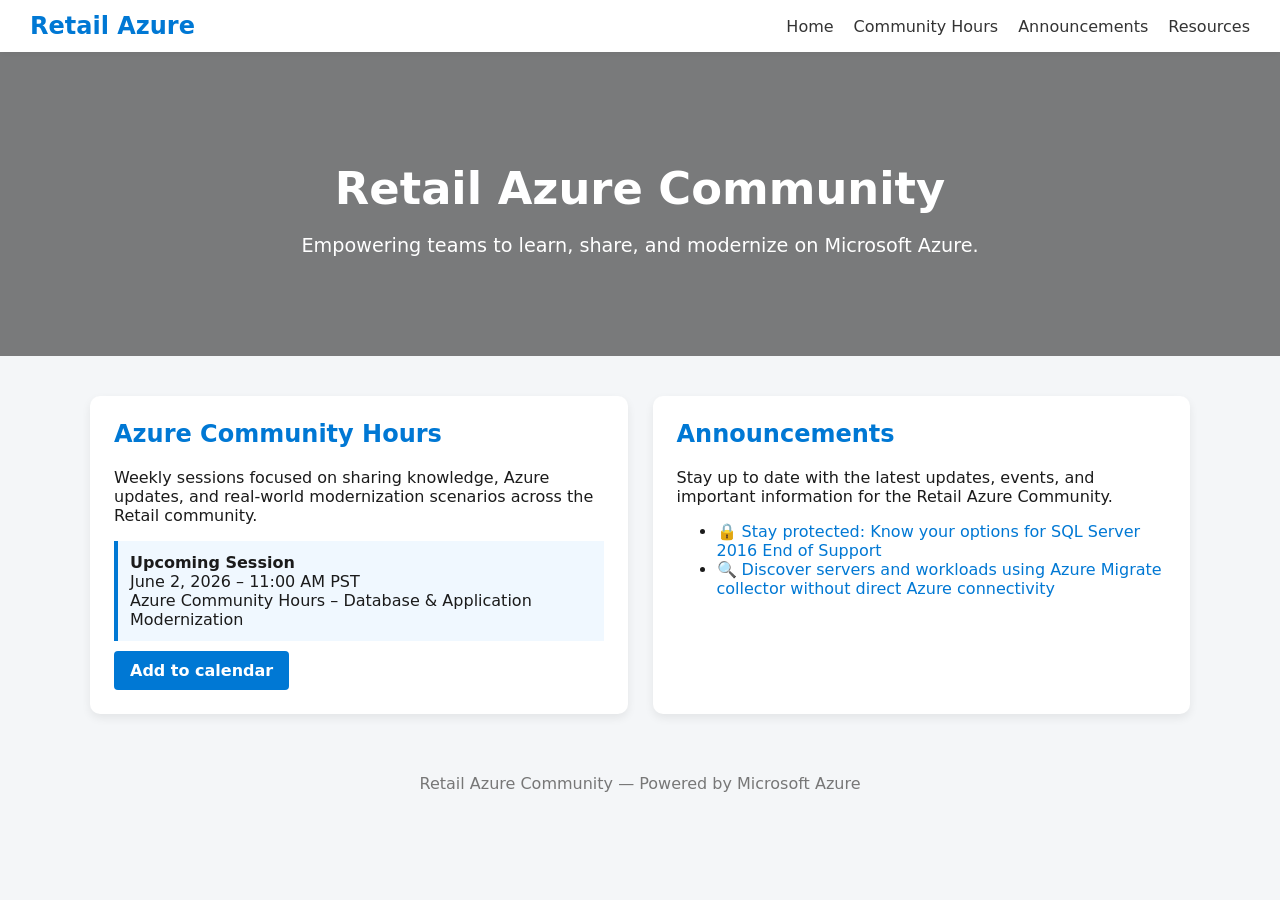
==== index.html @ 3e202c4b "adding azure migrate offline collector" ====
<!DOCTYPE html>
<html lang="en">
<head>
  <meta charset="UTF-8" />
  <title>Retail Azure Community</title>
  <meta name="viewport" content="width=device-width, initial-scale=1" />

  <style>
    body {
      margin: 0;
      font-family: "Segoe UI", system-ui, sans-serif;
      background: #f4f6f8;
      color: #1b1b1b;
    }

    /* Top Navigation */
    nav {
      background: white;
      display: flex;
      justify-content: space-between;
      align-items: center;
      padding: 12px 30px;
      box-shadow: 0 2px 6px rgba(0,0,0,0.05);
    }

    nav h2 {
      margin: 0;
      color: #0078d4;
    }

    nav ul {
      list-style: none;
      display: flex;
      gap: 20px;
      margin: 0;
    }

    nav ul li a {
      text-decoration: none;
      color: #333;
      font-weight: 500;
    }

    nav ul li a:hover {
      color: #0078d4;
    }

    /* Hero Section */
    header {
      background: url('https://images.unsplash.com/photo-1519389950473-47ba0277781c') center/cover no-repeat;
      color: white;
      padding: 80px 20px;
      text-align: center;
      position: relative;
    }

    header::after {
      content: "";
      position: absolute;
      top: 0;
      left: 0;
      right: 0;
      bottom: 0;
      background: rgba(0,0,0,0.5);
    }

    header .content {
      position: relative;
      z-index: 1;
    }

    header h1 {
      font-size: 2.8rem;
      margin-bottom: 10px;
    }

    header p {
      font-size: 1.2rem;
    }

    /* Main Layout */
    main {
      max-width: 1100px;
      margin: 40px auto;
      padding: 0 20px;
    }

    .grid {
      display: grid;
      grid-template-columns: 1fr 1fr;
      gap: 25px;
    }

    /* Cards */
    .card {
      background: white;
      border-radius: 10px;
      padding: 24px;
      box-shadow: 0 4px 10px rgba(0,0,0,0.07);
    }

    .card h2 {
      margin-top: 0;
      color: #0078d4;
    }

    .session {
      margin-top: 15px;
      padding: 12px;
      border-left: 4px solid #0078d4;
      background: #f0f8ff;
    }

    .btn {
      display: inline-block;
      margin-top: 10px;
      padding: 10px 16px;
      background: #0078d4;
      color: white;
      text-decoration: none;
      border-radius: 4px;
      font-weight: 600;
    }

    .btn:hover {
      background: #005a9e;
    }

    footer {
      text-align: center;
      margin-top: 40px;
      padding: 20px;
      color: #777;
    }

    /* Responsive */
    @media (max-width: 768px) {
      .grid {
        grid-template-columns: 1fr;
      }
    }
  </style>
</head>

<body>

  <!-- Navigation -->
  <nav>
    <h2>Retail Azure</h2>
    <ul>
      <li><a href="#">Home</a></li>
      <li><a href="#">Community Hours</a></li>
      <li><a href="#">Announcements</a></li>
      <li><a href="#">Resources</a></li>
    </ul>
  </nav>

  <!-- Hero Section -->
  <header>
    <div class="content">
      <h1>Retail Azure Community</h1>
      <p>Empowering teams to learn, share, and modernize on Microsoft Azure.</p>
    </div>
  </header>

  <!-- Main Content -->
  <main>
    <div class="grid">

      <!-- Azure Community Hours Tile -->
      <div class="card">
        <h2>Azure Community Hours</h2>
        <p>
          Weekly sessions focused on sharing knowledge, Azure updates, and real-world modernization scenarios across the Retail community.
        </p>

        <div class="session">
          <strong>Upcoming Session</strong><br/>
          June 2, 2026 – 11:00 AM PST<br/>
          Azure Community Hours – Database & Application Modernization
        </div>

        <a class="btn" href="AzureCommunityHours.ics">Add to calendar</a>
      </div>

      <!-- Announcements Tile -->
      <div class="card">
        <h2>Announcements</h2>
        <p>
          Stay up to date with the latest updates, events, and important information for the Retail Azure Community.
        </p>

        <ul>
          <li>🔒 <a href="SQL2016ESU.html" style="text-decoration:none; color:#0078d4; font-weight:500;">Stay protected: Know your options for SQL Server 2016 End of Support</a></li>
          <li>🔍 <a href="azure-migrate-collector.html" style="text-decoration:none; color:#0078d4; font-weight:500;">Discover servers and workloads using Azure Migrate collector without direct Azure connectivity</a></li>
        </ul>
      </div>

    </div>
  </main>

  <footer>
    Retail Azure Community — Powered by Microsoft Azure
  </footer>

</body>
</html>
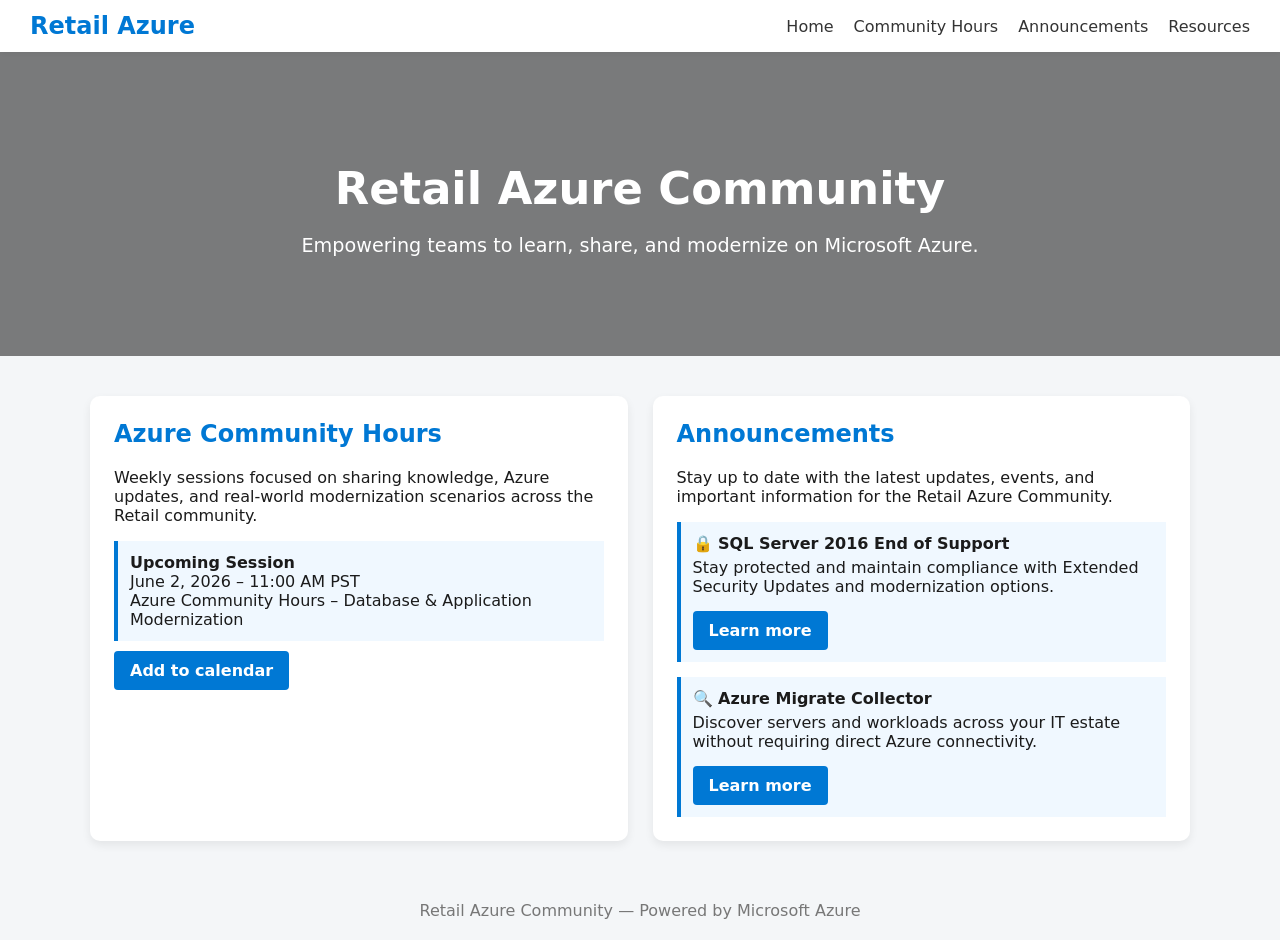
==== commit f9294b1d: "update the link" ====
--- a/index.html
+++ b/index.html
@@ -184,17 +184,33 @@
       </div>
 
       <!-- Announcements Tile -->
+      <!-- Announcements Tile -->
       <div class="card">
-        <h2>Announcements</h2>
-        <p>
+      <h2>Announcements</h2>
+      <p>
           Stay up to date with the latest updates, events, and important information for the Retail Azure Community.
-        </p>
-
-        <ul>
-          <li>🔒 <a href="SQL2016ESU.html" style="text-decoration:none; color:#0078d4; font-weight:500;">Stay protected: Know your options for SQL Server 2016 End of Support</a></li>
-          <li>🔍 <a href="azure-migrate-collector.html" style="text-decoration:none; color:#0078d4; font-weight:500;">Discover servers and workloads using Azure Migrate collector without direct Azure connectivity</a></li>
-        </ul>
+      </p>
+
+      <!-- Announcement item -->
+      <div class="session">
+          <strong>🔒 SQL Server 2016 End of Support</strong><br/>
+          <p style="margin:5px 0;">
+          Stay protected and maintain compliance with Extended Security Updates and modernization options.
+          </p>
+          <a class="btn" href="SQL2016ESU.html">Learn more</a>
       </div>
+
+      <!-- Announcement item -->
+      <div class="session">
+          <strong>🔍 Azure Migrate Collector</strong><br/>
+          <p style="margin:5px 0;">
+          Discover servers and workloads across your IT estate without requiring direct Azure connectivity.
+          </p>
+          <a class="btn" href="azure-migrate-collector.html">Learn more</a>
+      </div>
+
+    </div>
+
 
     </div>
   </main>
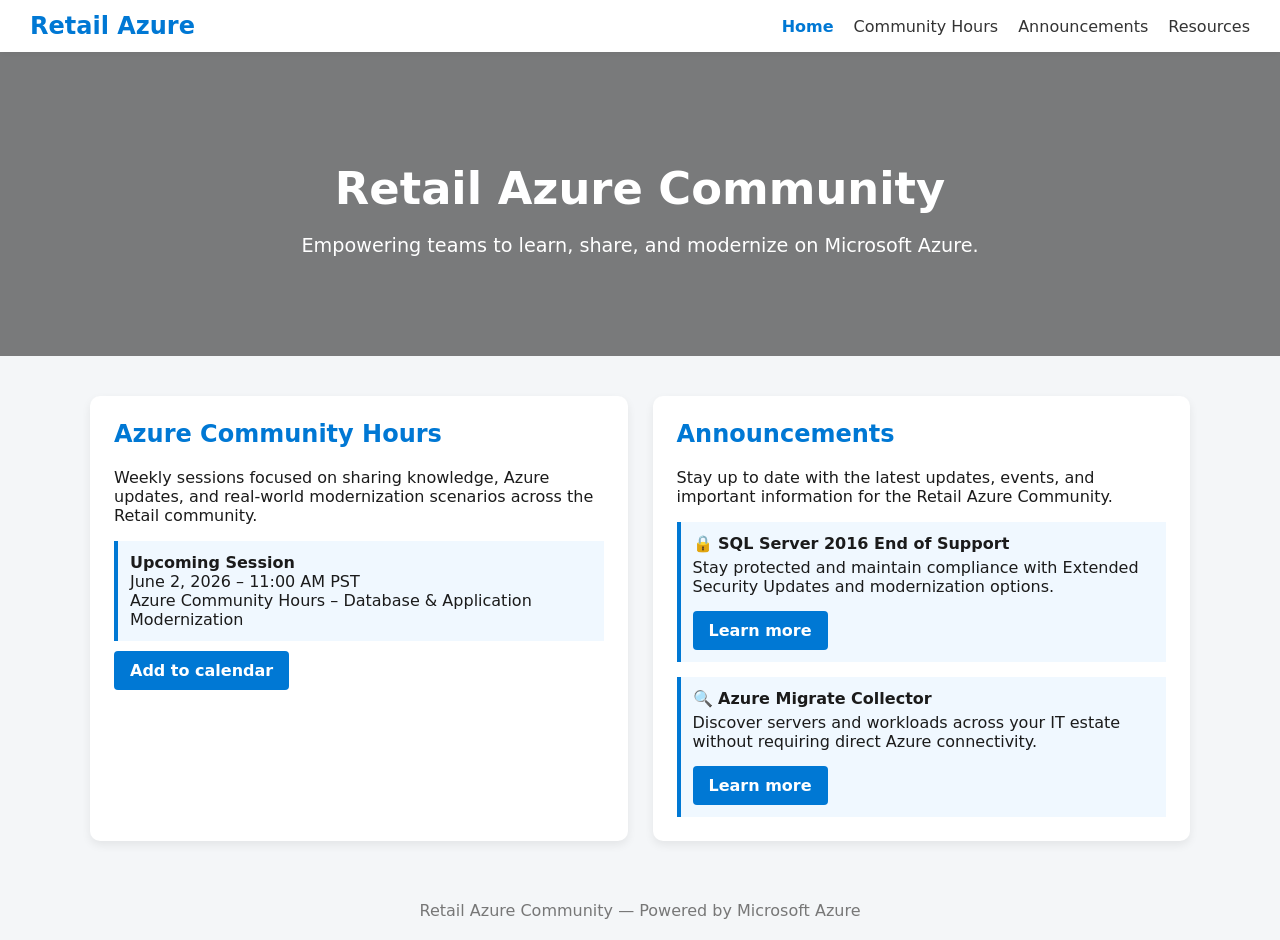
==== commit 96c964d7: "fix the nav bar" ====
--- a/index.html
+++ b/index.html
@@ -148,7 +148,7 @@
   <nav>
     <h2>Retail Azure</h2>
     <ul>
-      <li><a href="#">Home</a></li>
+      <li><a href="#" style="color:#0078d4; font-weight:700;">Home</a></li>
       <li><a href="#">Community Hours</a></li>
       <li><a href="#">Announcements</a></li>
       <li><a href="#">Resources</a></li>
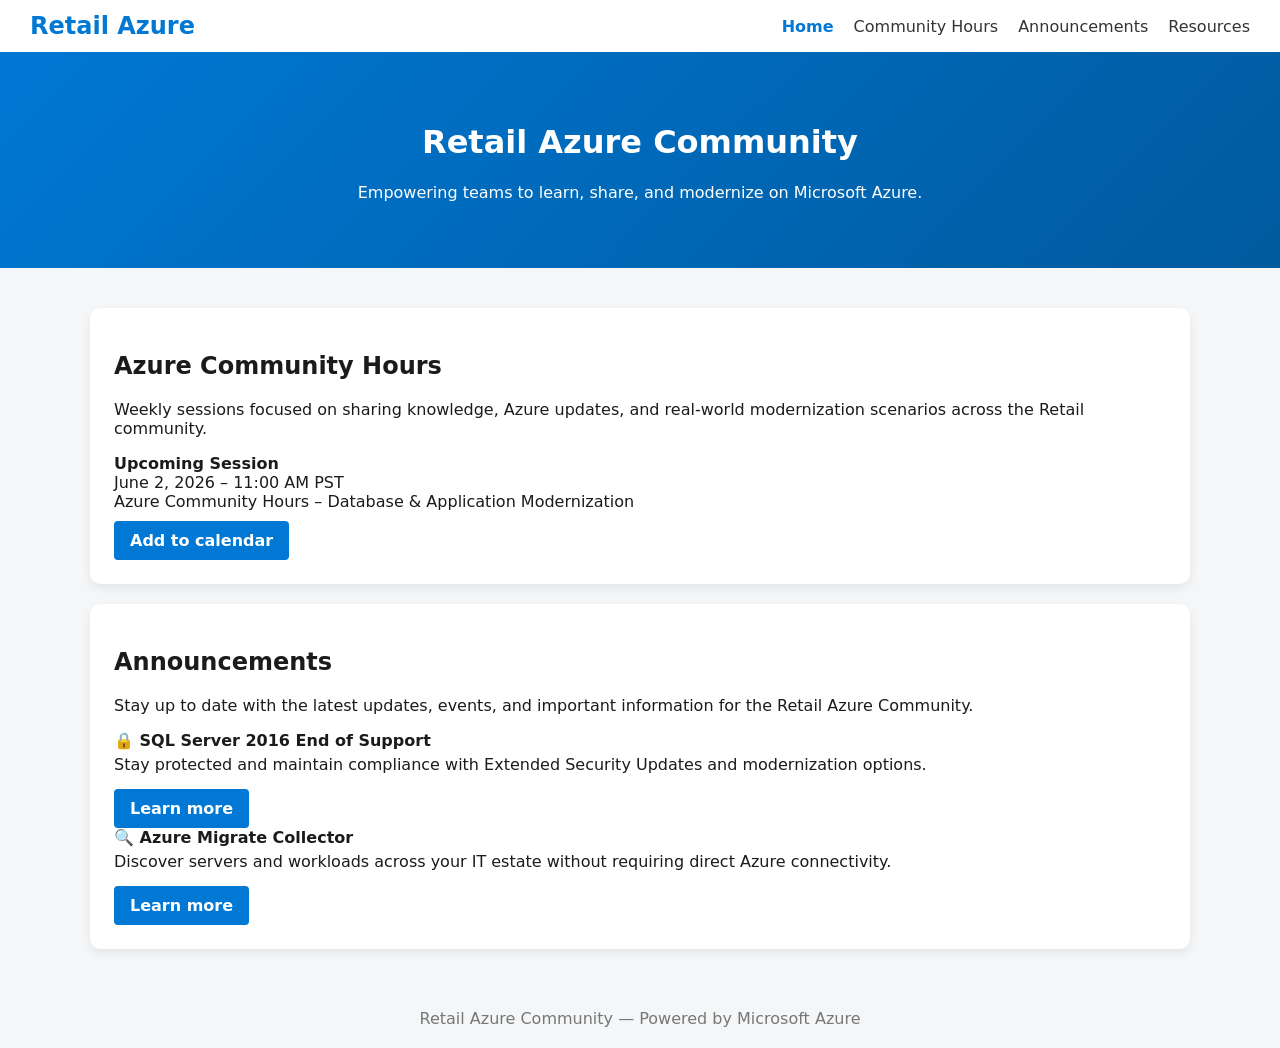
==== commit b26ef4e6: "add style.css file" ====
--- a/index.html
+++ b/index.html
@@ -4,142 +4,7 @@
   <meta charset="UTF-8" />
   <title>Retail Azure Community</title>
   <meta name="viewport" content="width=device-width, initial-scale=1" />
-
-  <style>
-    body {
-      margin: 0;
-      font-family: "Segoe UI", system-ui, sans-serif;
-      background: #f4f6f8;
-      color: #1b1b1b;
-    }
-
-    /* Top Navigation */
-    nav {
-      background: white;
-      display: flex;
-      justify-content: space-between;
-      align-items: center;
-      padding: 12px 30px;
-      box-shadow: 0 2px 6px rgba(0,0,0,0.05);
-    }
-
-    nav h2 {
-      margin: 0;
-      color: #0078d4;
-    }
-
-    nav ul {
-      list-style: none;
-      display: flex;
-      gap: 20px;
-      margin: 0;
-    }
-
-    nav ul li a {
-      text-decoration: none;
-      color: #333;
-      font-weight: 500;
-    }
-
-    nav ul li a:hover {
-      color: #0078d4;
-    }
-
-    /* Hero Section */
-    header {
-      background: url('https://images.unsplash.com/photo-1519389950473-47ba0277781c') center/cover no-repeat;
-      color: white;
-      padding: 80px 20px;
-      text-align: center;
-      position: relative;
-    }
-
-    header::after {
-      content: "";
-      position: absolute;
-      top: 0;
-      left: 0;
-      right: 0;
-      bottom: 0;
-      background: rgba(0,0,0,0.5);
-    }
-
-    header .content {
-      position: relative;
-      z-index: 1;
-    }
-
-    header h1 {
-      font-size: 2.8rem;
-      margin-bottom: 10px;
-    }
-
-    header p {
-      font-size: 1.2rem;
-    }
-
-    /* Main Layout */
-    main {
-      max-width: 1100px;
-      margin: 40px auto;
-      padding: 0 20px;
-    }
-
-    .grid {
-      display: grid;
-      grid-template-columns: 1fr 1fr;
-      gap: 25px;
-    }
-
-    /* Cards */
-    .card {
-      background: white;
-      border-radius: 10px;
-      padding: 24px;
-      box-shadow: 0 4px 10px rgba(0,0,0,0.07);
-    }
-
-    .card h2 {
-      margin-top: 0;
-      color: #0078d4;
-    }
-
-    .session {
-      margin-top: 15px;
-      padding: 12px;
-      border-left: 4px solid #0078d4;
-      background: #f0f8ff;
-    }
-
-    .btn {
-      display: inline-block;
-      margin-top: 10px;
-      padding: 10px 16px;
-      background: #0078d4;
-      color: white;
-      text-decoration: none;
-      border-radius: 4px;
-      font-weight: 600;
-    }
-
-    .btn:hover {
-      background: #005a9e;
-    }
-
-    footer {
-      text-align: center;
-      margin-top: 40px;
-      padding: 20px;
-      color: #777;
-    }
-
-    /* Responsive */
-    @media (max-width: 768px) {
-      .grid {
-        grid-template-columns: 1fr;
-      }
-    }
-  </style>
+  <link rel="stylesheet" href="styles.css">
 </head>
 
 <body>
--- a/styles.css
+++ b/styles.css
@@ -0,0 +1,93 @@
+/* Global */
+body {
+  margin: 0;
+  font-family: "Segoe UI", system-ui, sans-serif;
+  background: #f4f6f8;
+  color: #1b1b1b;
+}
+
+/* Navigation (shared across ALL pages) */
+nav {
+  background: white;
+  display: flex;
+  justify-content: space-between;
+  align-items: center;
+  padding: 12px 30px;
+  box-shadow: 0 2px 6px rgba(0,0,0,0.05);
+}
+
+nav h2 {
+  margin: 0;
+  color: #0078d4;
+}
+
+nav ul {
+  list-style: none;
+  display: flex;
+  gap: 20px;
+  margin: 0;
+  padding: 0;
+}
+
+nav ul li a {
+  text-decoration: none;
+  color: #333;
+  font-weight: 500;
+}
+
+nav ul li a:hover {
+  color: #0078d4;
+}
+
+/* Active link */
+.nav-active {
+  color: #0078d4;
+  font-weight: 700;
+}
+
+/* Header */
+header {
+  background: linear-gradient(135deg, #0078d4, #005a9e);
+  color: white;
+  padding: 50px 20px;
+  text-align: center;
+}
+
+/* Layout */
+main {
+  max-width: 1100px;
+  margin: 40px auto;
+  padding: 0 20px;
+}
+
+/* Cards */
+.card, .section {
+  background: white;
+  padding: 24px;
+  border-radius: 10px;
+  margin-bottom: 20px;
+  box-shadow: 0 4px 10px rgba(0,0,0,0.07);
+}
+
+/* Buttons */
+.btn {
+  display: inline-block;
+  margin-top: 10px;
+  padding: 10px 16px;
+  background: #0078d4;
+  color: white;
+  text-decoration: none;
+  border-radius: 4px;
+  font-weight: 600;
+}
+
+.btn:hover {
+  background: #005a9e;
+}
+
+/* Footer */
+footer {
+  text-align: center;
+  padding: 20px;
+  color: #777;
+}
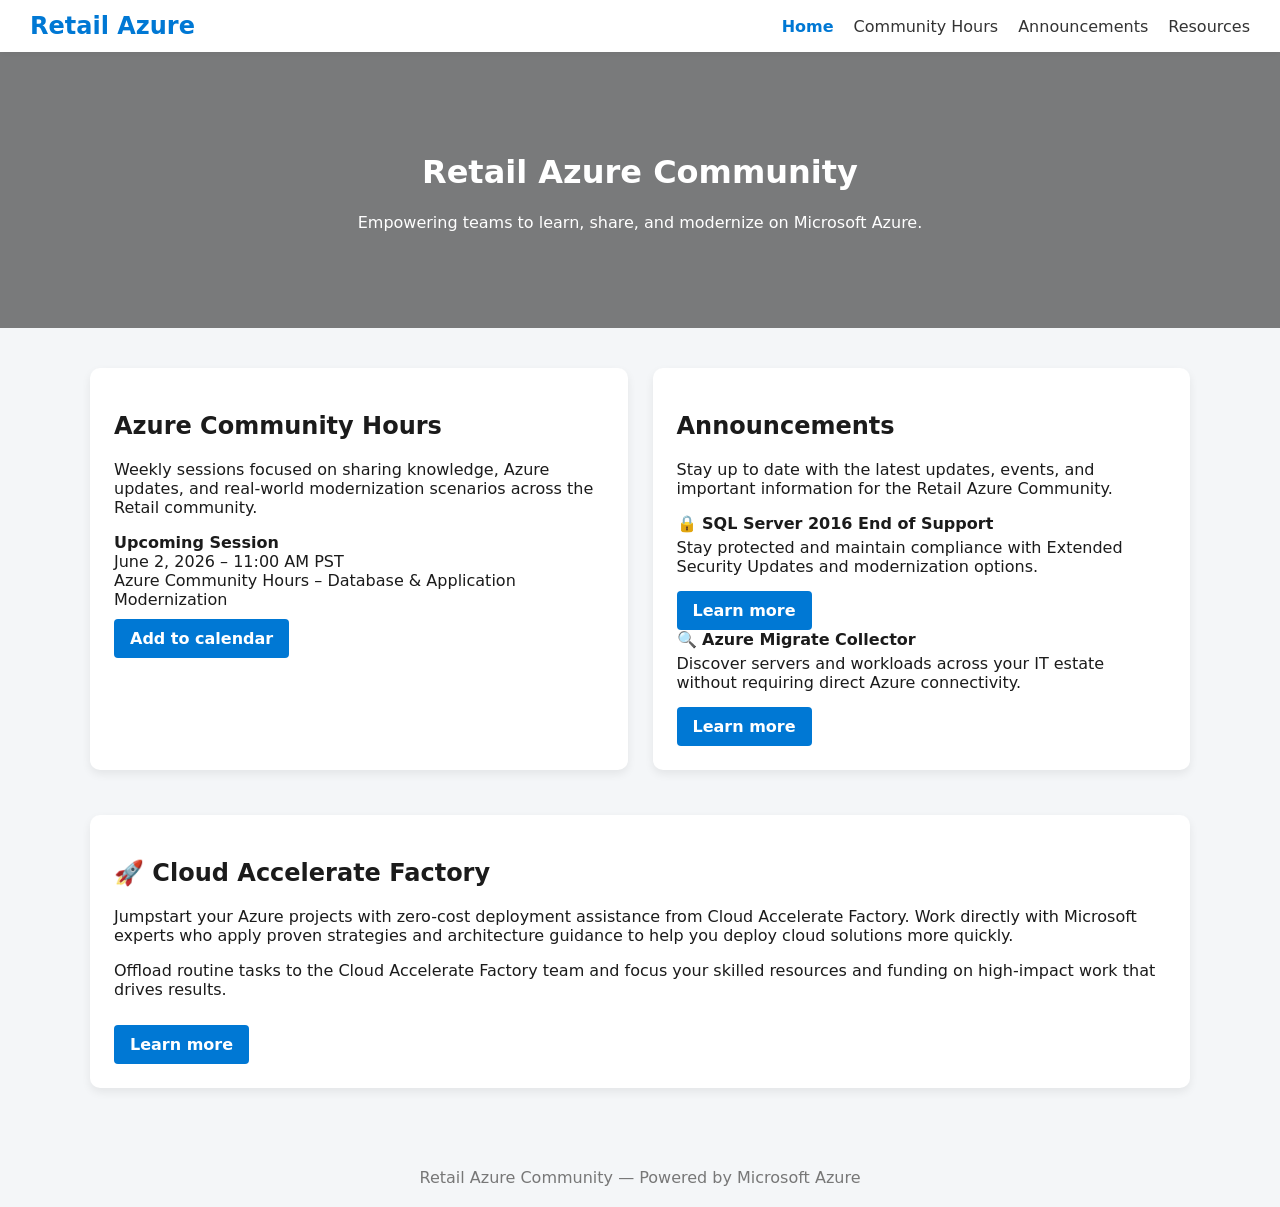
==== commit 21abba23: "fixing style file 01" ====
--- a/index.html
+++ b/index.html
@@ -13,7 +13,7 @@
   <nav>
     <h2>Retail Azure</h2>
     <ul>
-      <li><a href="#" style="color:#0078d4; font-weight:700;">Home</a></li>
+      <li><a href="index.html" class="nav-active">Home</a></li>
       <li><a href="#">Community Hours</a></li>
       <li><a href="#">Announcements</a></li>
       <li><a href="#">Resources</a></li>
@@ -21,7 +21,7 @@
   </nav>
 
   <!-- Hero Section -->
-  <header>
+  <header class="hero-header">
     <div class="content">
       <h1>Retail Azure Community</h1>
       <p>Empowering teams to learn, share, and modernize on Microsoft Azure.</p>
@@ -32,7 +32,7 @@
   <main>
     <div class="grid">
 
-      <!-- Azure Community Hours Tile -->
+      <!-- Azure Community Hours -->
       <div class="card">
         <h2>Azure Community Hours</h2>
         <p>
@@ -48,34 +48,52 @@
         <a class="btn" href="AzureCommunityHours.ics">Add to calendar</a>
       </div>
 
-      <!-- Announcements Tile -->
-      <!-- Announcements Tile -->
+      <!-- Announcements -->
       <div class="card">
-      <h2>Announcements</h2>
-      <p>
+        <h2>Announcements</h2>
+        <p>
           Stay up to date with the latest updates, events, and important information for the Retail Azure Community.
-      </p>
+        </p>
 
-      <!-- Announcement item -->
-      <div class="session">
-          <strong>🔒 SQL Server 2016 End of Support</strong><br/>
+        <div class="session">
+          <strong>🔒 SQL Server 2016 End of Support</strong>
           <p style="margin:5px 0;">
-          Stay protected and maintain compliance with Extended Security Updates and modernization options.
+            Stay protected and maintain compliance with Extended Security Updates and modernization options.
           </p>
           <a class="btn" href="SQL2016ESU.html">Learn more</a>
+        </div>
+
+        <div class="session">
+          <strong>🔍 Azure Migrate Collector</strong>
+          <p style="margin:5px 0;">
+            Discover servers and workloads across your IT estate without requiring direct Azure connectivity.
+          </p>
+          <a class="btn" href="azure-migrate-collector.html">Learn more</a>
+        </div>
       </div>
 
-      <!-- Announcement item -->
-      <div class="session">
-          <strong>🔍 Azure Migrate Collector</strong><br/>
-          <p style="margin:5px 0;">
-          Discover servers and workloads across your IT estate without requiring direct Azure connectivity.
-          </p>
-          <a class="btn" href="azure-migrate-collector.html">Learn more</a>
+      <!-- Cloud Accelerate Factory (Full Width) -->
+      <div class="card full-width">
+        <h2>🚀 Cloud Accelerate Factory</h2>
+
+        <p>
+          Jumpstart your Azure projects with zero-cost deployment assistance from Cloud Accelerate Factory. 
+          Work directly with Microsoft experts who apply proven strategies and architecture guidance to help you 
+          deploy cloud solutions more quickly.
+        </p>
+
+        <p>
+          Offload routine tasks to the Cloud Accelerate Factory team and focus your skilled resources and funding 
+          on high-impact work that drives results.
+        </p>
+
+        <a class="btn"
+           href="https://go.microsoft.com/fwlink/?linkid=2346234&clcid=0x409"
+           target="_blank"
+           rel="noopener noreferrer">
+           Learn more
+        </a>
       </div>
-
-    </div>
-
 
     </div>
   </main>
--- a/styles.css
+++ b/styles.css
@@ -53,6 +53,53 @@
   text-align: center;
 }
 
+/* Hero header (for homepage only) */
+.hero-header {
+  background: url('https://images.unsplash.com/photo-1519389950473-47ba0277781c') center/cover no-repeat;
+  color: white;
+  padding: 80px 20px;
+  text-align: center;
+  position: relative;
+}
+
+.hero-header::after {
+  content: "";
+  position: absolute;
+  top: 0;
+  left: 0;
+  right: 0;
+  bottom: 0;
+  background: rgba(0,0,0,0.5);
+}
+
+.hero-header .content {
+  position: relative;
+  z-index: 1;
+}
+
+/* 2 equal columns */
+.grid {
+  display: grid;
+  grid-template-columns: 1fr 1fr; 
+  gap: 25px;
+}
+
+/* Make full-width tile */
+.full-width {
+  grid-column: span 2;
+}
+
+/* Responsive (mobile) */
+@media (max-width: 768px) {
+  .grid {
+    grid-template-columns: 1fr;
+  }
+
+  .full-width {
+    grid-column: span 1;
+  }
+}
+
 /* Layout */
 main {
   max-width: 1100px;
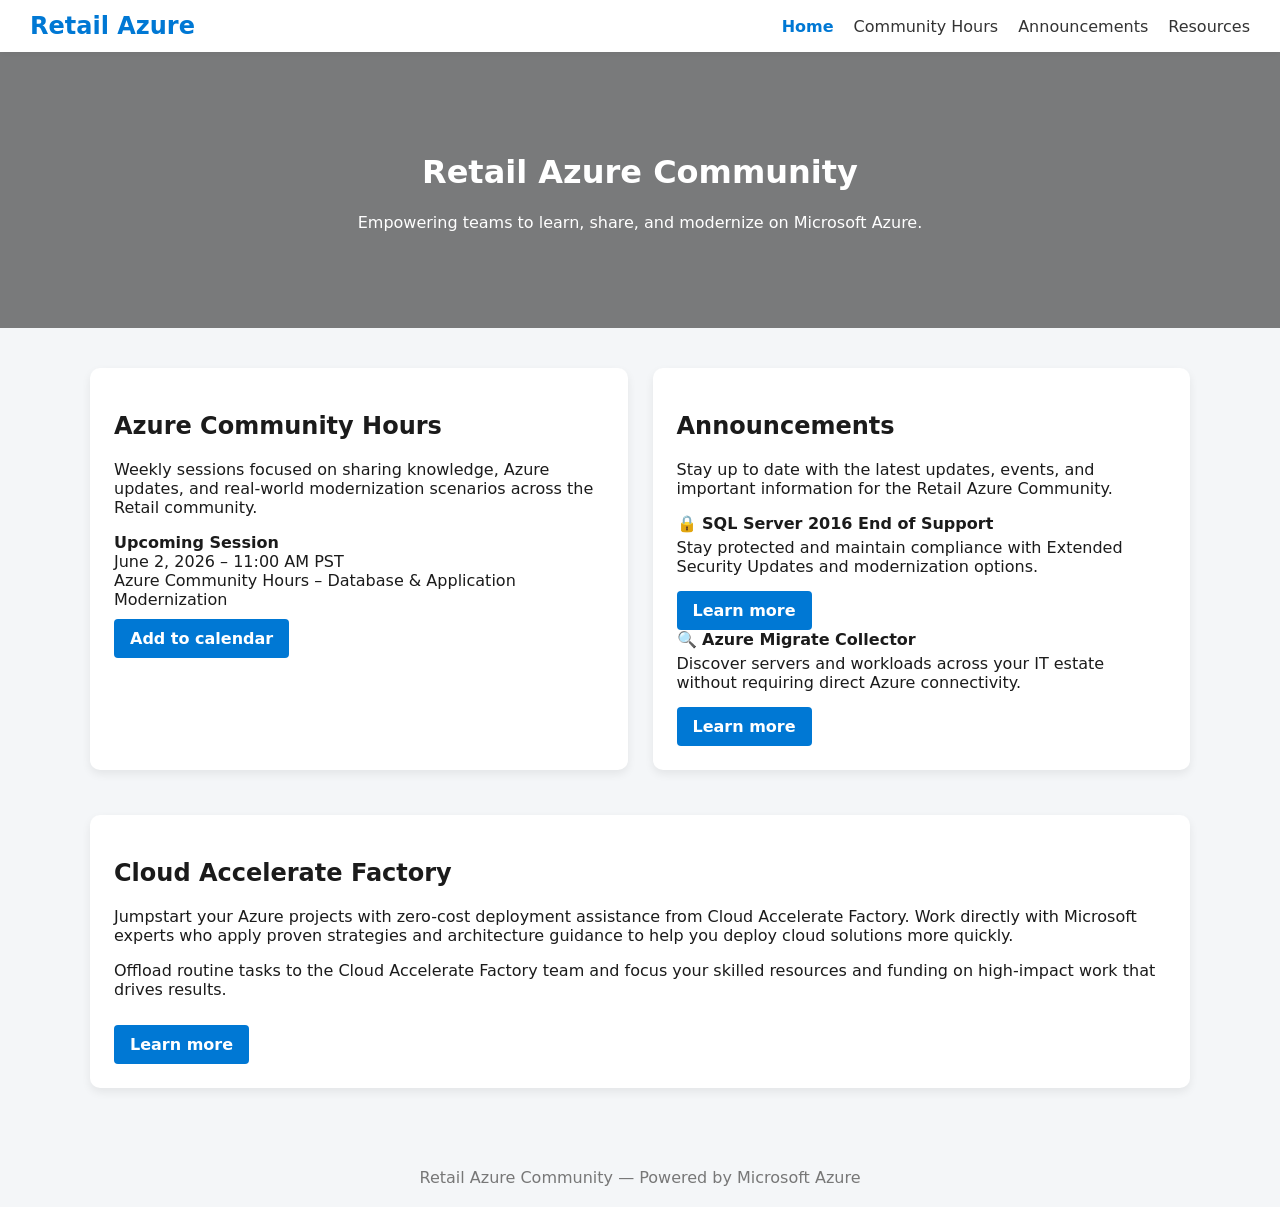
==== commit 6bfe5d07: "fixing style.css for all pages 02" ====
--- a/index.html
+++ b/index.html
@@ -74,7 +74,7 @@
 
       <!-- Cloud Accelerate Factory (Full Width) -->
       <div class="card full-width">
-        <h2>🚀 Cloud Accelerate Factory</h2>
+        <h2>Cloud Accelerate Factory</h2>
 
         <p>
           Jumpstart your Azure projects with zero-cost deployment assistance from Cloud Accelerate Factory. 
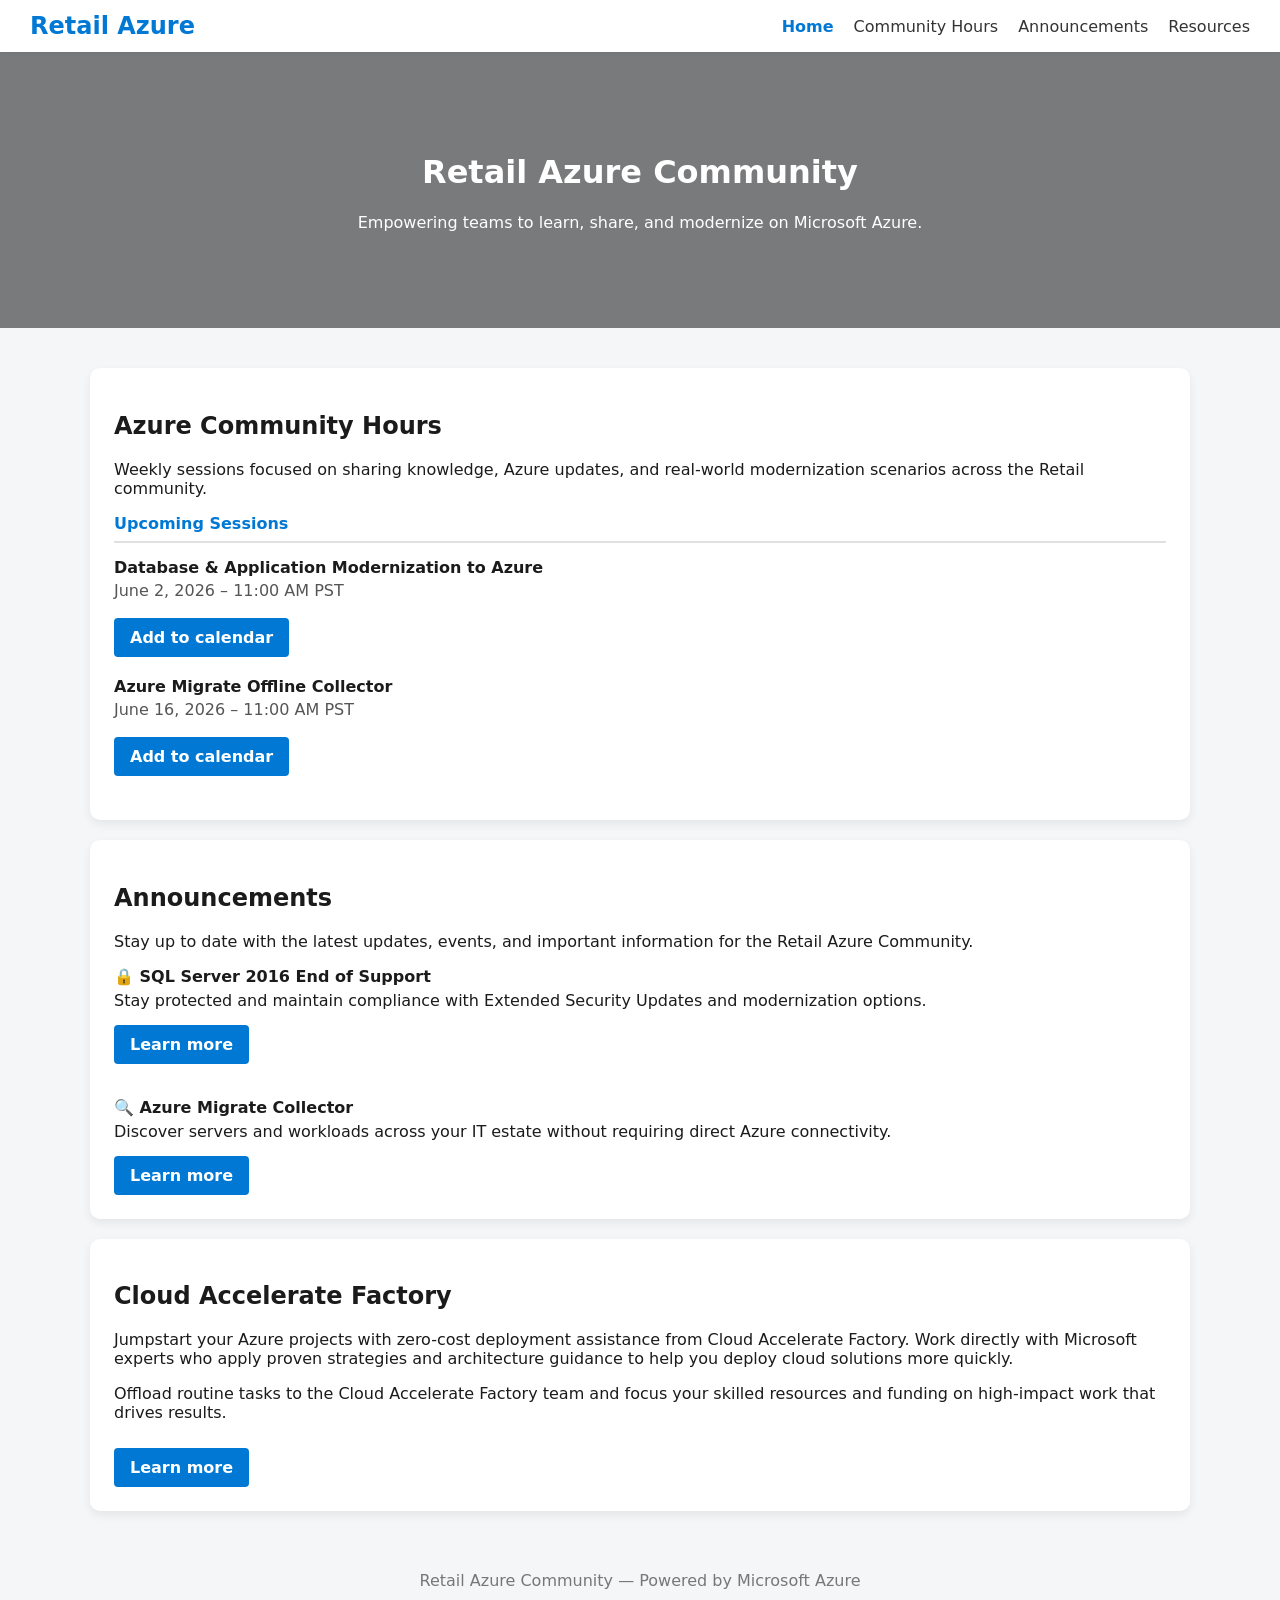
==== commit cf74964c: "fixing style 03" ====
--- a/index.html
+++ b/index.html
@@ -30,23 +30,44 @@
 
   <!-- Main Content -->
   <main>
-    <div class="grid">
 
-      <!-- Azure Community Hours -->
-      <div class="card">
-        <h2>Azure Community Hours</h2>
-        <p>
-          Weekly sessions focused on sharing knowledge, Azure updates, and real-world modernization scenarios across the Retail community.
-        </p>
+<!-- Azure Community Hours -->
+<div class="card">
+  <h2>Azure Community Hours</h2>
+  <p>
+    Weekly sessions focused on sharing knowledge, Azure updates, and real-world modernization scenarios across the Retail community.
+  </p>
 
-        <div class="session">
-          <strong>Upcoming Session</strong><br/>
-          June 2, 2026 – 11:00 AM PST<br/>
-          Azure Community Hours – Database & Application Modernization
-        </div>
+  <div class="session">
 
-        <a class="btn" href="AzureCommunityHours.ics">Add to calendar</a>
+    <!-- Section Header -->
+    <div class="session-header">Upcoming Sessions</div>
+
+    <!-- Session 1 -->
+    <div class="session-item">
+      <div class="session-title">
+        Database & Application Modernization to Azure
       </div>
+      <div class="session-date">
+        June 2, 2026 – 11:00 AM PST
+      </div>
+      <a class="btn" href="AzureCommunityHours.ics">Add to calendar</a>
+    </div>
+
+    <!-- Session 2 -->
+    <div class="session-item">
+      <div class="session-title">
+        Azure Migrate Offline Collector
+      </div>
+      <div class="session-date">
+        June 16, 2026 – 11:00 AM PST
+      </div>
+      <a class="btn" href="AzureCommunityHours.ics">Add to calendar</a>
+    </div>
+
+  </div>
+</div>
+
 
       <!-- Announcements -->
       <div class="card">
@@ -62,7 +83,7 @@
           </p>
           <a class="btn" href="SQL2016ESU.html">Learn more</a>
         </div>
-
+        <br/>
         <div class="session">
           <strong>🔍 Azure Migrate Collector</strong>
           <p style="margin:5px 0;">
--- a/styles.css
+++ b/styles.css
@@ -100,6 +100,33 @@
   }
 }
 
+.info-grid {
+  display: grid;
+  grid-template-columns: 1fr 1fr;
+  gap: 15px;
+  margin-top: 10px;
+}
+
+.info-box {
+  background: #f0f8ff;
+  padding: 14px;
+  border-left: 4px solid #0078d4;
+  border-radius: 6px;
+  font-size: 0.95rem;
+}
+
+/* improve readability */
+.info-box strong {
+  color: #333;
+}
+
+/* responsive */
+@media (max-width: 768px) {
+  .info-grid {
+    grid-template-columns: 1fr;
+  }
+}
+
 /* Layout */
 main {
   max-width: 1100px;
@@ -137,4 +164,35 @@
   text-align: center;
   padding: 20px;
   color: #777;
-}+}
+
+/* Session container */
+.session {
+  margin-top: 15px;
+}
+
+/* Section header (Upcoming Sessions) */
+.session-header {
+  font-weight: 600;
+  color: #0078d4;
+  margin-bottom: 15px;
+  padding-bottom: 8px;
+  border-bottom: 2px solid #e0e0e0;
+}
+
+/* Each session block */
+.session-item {
+  margin-bottom: 20px;
+}
+
+/* Session title */
+.session-title {
+  font-weight: 600;
+  margin-bottom: 4px;
+}
+
+/* Session date */
+.session-date {
+  color: #555;
+  margin-bottom: 8px;
+}
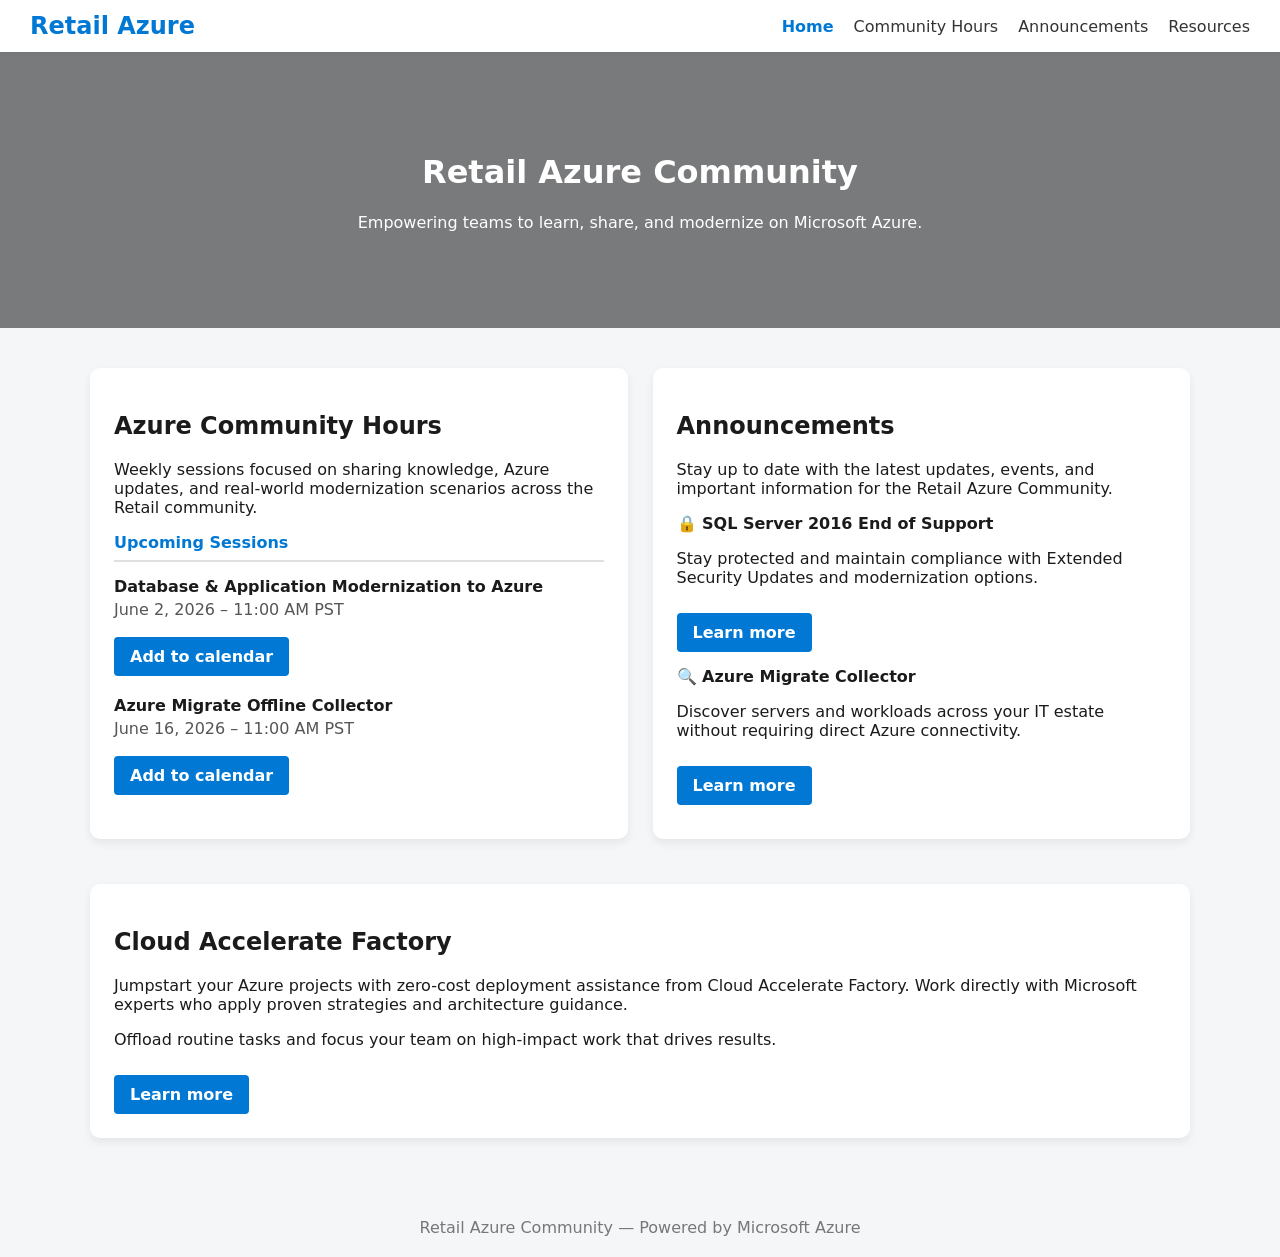
==== commit 3572498f: "fixing the tiles" ====
--- a/index.html
+++ b/index.html
@@ -29,95 +29,92 @@
   </header>
 
   <!-- Main Content -->
-  <main>
+<main>
 
-<!-- Azure Community Hours -->
-<div class="card">
-  <h2>Azure Community Hours</h2>
-  <p>
-    Weekly sessions focused on sharing knowledge, Azure updates, and real-world modernization scenarios across the Retail community.
-  </p>
+  <div class="grid">
 
-  <div class="session">
+    <!-- Azure Community Hours -->
+    <div class="card">
+      <h2>Azure Community Hours</h2>
+      <p>
+        Weekly sessions focused on sharing knowledge, Azure updates, and real-world modernization scenarios across the Retail community.
+      </p>
 
-    <!-- Section Header -->
-    <div class="session-header">Upcoming Sessions</div>
+      <div class="session">
 
-    <!-- Session 1 -->
-    <div class="session-item">
-      <div class="session-title">
-        Database & Application Modernization to Azure
+        <div class="session-header">Upcoming Sessions</div>
+
+        <div class="session-item">
+          <div class="session-title">
+            Database & Application Modernization to Azure
+          </div>
+          <div class="session-date">
+            June 2, 2026 – 11:00 AM PST
+          </div>
+          <a class="btn" href="AzureCommunityHours.ics">Add to calendar</a>
+        </div>
+
+        <div class="session-item">
+          <div class="session-title">
+            Azure Migrate Offline Collector
+          </div>
+          <div class="session-date">
+            June 16, 2026 – 11:00 AM PST
+          </div>
+          <a class="btn" href="AzureCommunityHours.ics">Add to calendar</a>
+        </div>
+
       </div>
-      <div class="session-date">
-        June 2, 2026 – 11:00 AM PST
-      </div>
-      <a class="btn" href="AzureCommunityHours.ics">Add to calendar</a>
     </div>
 
-    <!-- Session 2 -->
-    <div class="session-item">
-      <div class="session-title">
-        Azure Migrate Offline Collector
+    <!-- Announcements -->
+    <div class="card">
+      <h2>Announcements</h2>
+      <p>
+        Stay up to date with the latest updates, events, and important information for the Retail Azure Community.
+      </p>
+
+      <div class="session">
+        <strong>🔒 SQL Server 2016 End of Support</strong>
+        <p>
+          Stay protected and maintain compliance with Extended Security Updates and modernization options.
+        </p>
+        <a class="btn" href="SQL2016ESU.html">Learn more</a>
       </div>
-      <div class="session-date">
-        June 16, 2026 – 11:00 AM PST
+
+      <div class="session">
+        <strong>🔍 Azure Migrate Collector</strong>
+        <p>
+          Discover servers and workloads across your IT estate without requiring direct Azure connectivity.
+        </p>
+        <a class="btn" href="azure-migrate-collector.html">Learn more</a>
       </div>
-      <a class="btn" href="AzureCommunityHours.ics">Add to calendar</a>
+    </div>
+
+    <!-- Cloud Accelerate Factory -->
+    <div class="card full-width">
+      <h2>Cloud Accelerate Factory</h2>
+
+      <p>
+        Jumpstart your Azure projects with zero-cost deployment assistance from Cloud Accelerate Factory.
+        Work directly with Microsoft experts who apply proven strategies and architecture guidance.
+      </p>
+
+      <p>
+        Offload routine tasks and focus your team on high-impact work that drives results.
+      </p>
+
+      <a class="btn"
+         href="https://go.microsoft.com/fwlink/?linkid=2346234&clcid=0x409"
+         target="_blank"
+         rel="noopener noreferrer">
+         Learn more
+      </a>
     </div>
 
   </div>
-</div>
 
-
-      <!-- Announcements -->
-      <div class="card">
-        <h2>Announcements</h2>
-        <p>
-          Stay up to date with the latest updates, events, and important information for the Retail Azure Community.
-        </p>
-
-        <div class="session">
-          <strong>🔒 SQL Server 2016 End of Support</strong>
-          <p style="margin:5px 0;">
-            Stay protected and maintain compliance with Extended Security Updates and modernization options.
-          </p>
-          <a class="btn" href="SQL2016ESU.html">Learn more</a>
-        </div>
-        <br/>
-        <div class="session">
-          <strong>🔍 Azure Migrate Collector</strong>
-          <p style="margin:5px 0;">
-            Discover servers and workloads across your IT estate without requiring direct Azure connectivity.
-          </p>
-          <a class="btn" href="azure-migrate-collector.html">Learn more</a>
-        </div>
-      </div>
-
-      <!-- Cloud Accelerate Factory (Full Width) -->
-      <div class="card full-width">
-        <h2>Cloud Accelerate Factory</h2>
-
-        <p>
-          Jumpstart your Azure projects with zero-cost deployment assistance from Cloud Accelerate Factory. 
-          Work directly with Microsoft experts who apply proven strategies and architecture guidance to help you 
-          deploy cloud solutions more quickly.
-        </p>
-
-        <p>
-          Offload routine tasks to the Cloud Accelerate Factory team and focus your skilled resources and funding 
-          on high-impact work that drives results.
-        </p>
-
-        <a class="btn"
-           href="https://go.microsoft.com/fwlink/?linkid=2346234&clcid=0x409"
-           target="_blank"
-           rel="noopener noreferrer">
-           Learn more
-        </a>
-      </div>
-
-    </div>
-  </main>
+</main>
 
   <footer>
     Retail Azure Community — Powered by Microsoft Azure
